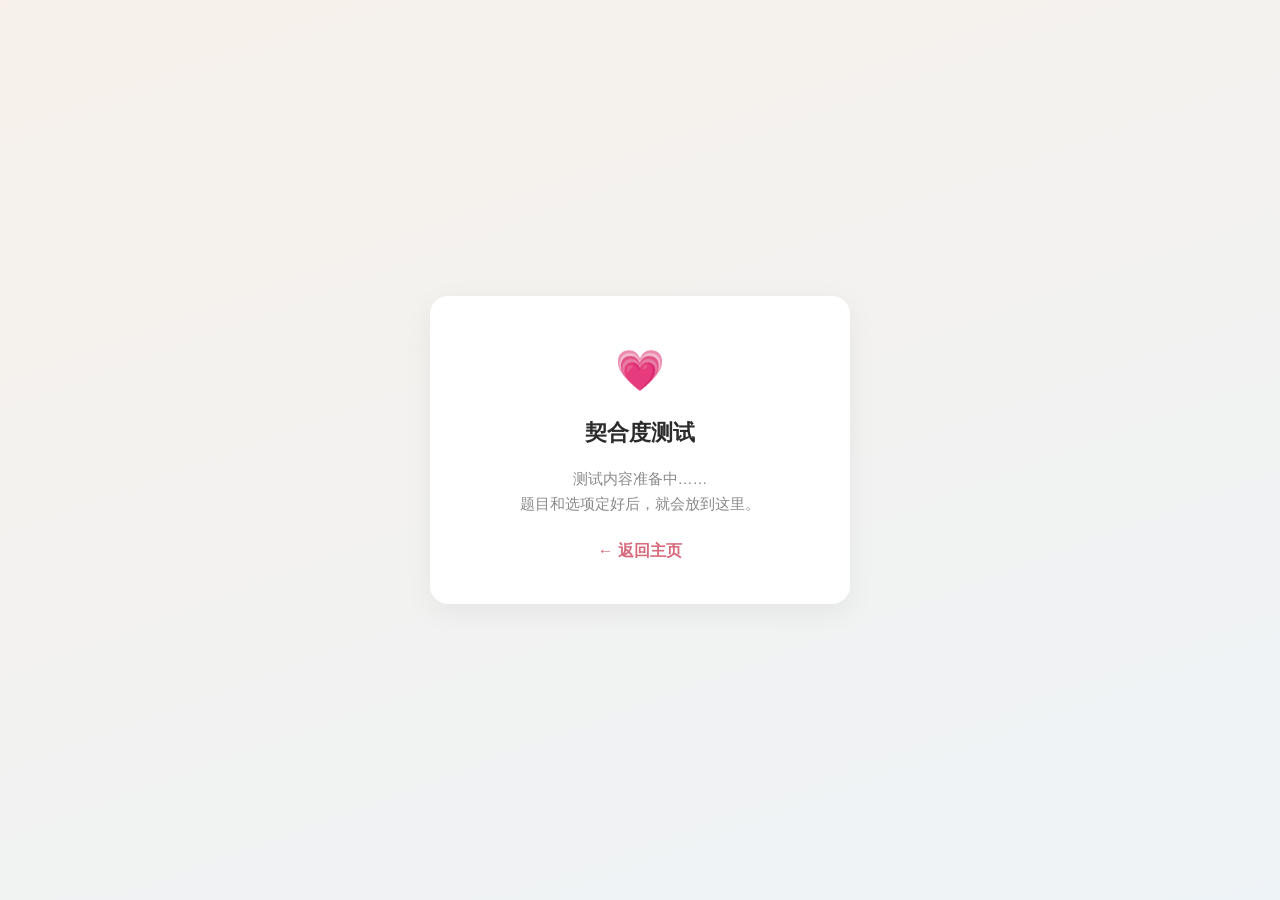
==== 契合度测试.html @ 9aff48a5 "update 契合度测试.html" ====
<!DOCTYPE html>
<html lang="zh-CN">
<head>
<meta charset="UTF-8" />
<meta name="viewport" content="width=device-width, initial-scale=1.0" />
<title>契合度测试</title>
<style>
  :root { --accent:#d66b7c; --text:#2b2b2b; --muted:#8a8a8a; }
  * { box-sizing:border-box; margin:0; padding:0; }
  body {
    font-family:-apple-system,BlinkMacSystemFont,"PingFang SC","Microsoft YaHei",sans-serif;
    color:var(--text); background:linear-gradient(160deg,#f7f1ea,#eef3f7);
    min-height:100vh; display:flex; align-items:center; justify-content:center;
    padding:24px; line-height:1.7;
  }
  .card { background:#fff; border-radius:18px; box-shadow:0 8px 30px rgba(0,0,0,.06); padding:40px 32px; max-width:420px; width:100%; text-align:center; }
  .emoji { font-size:40px; margin-bottom:10px; }
  h1 { font-size:22px; margin-bottom:14px; }
  p { color:var(--muted); font-size:15px; }
  a { display:inline-block; margin-top:20px; color:var(--accent); text-decoration:none; font-weight:600; }
</style>
</head>
<body>
<div class="card">
  <div class="emoji">💗</div>
  <h1>契合度测试</h1>
  <p>测试内容准备中……<br>题目和选项定好后，就会放到这里。</p>
  <a href="index.html">← 返回主页</a>
</div>
</body>
</html>
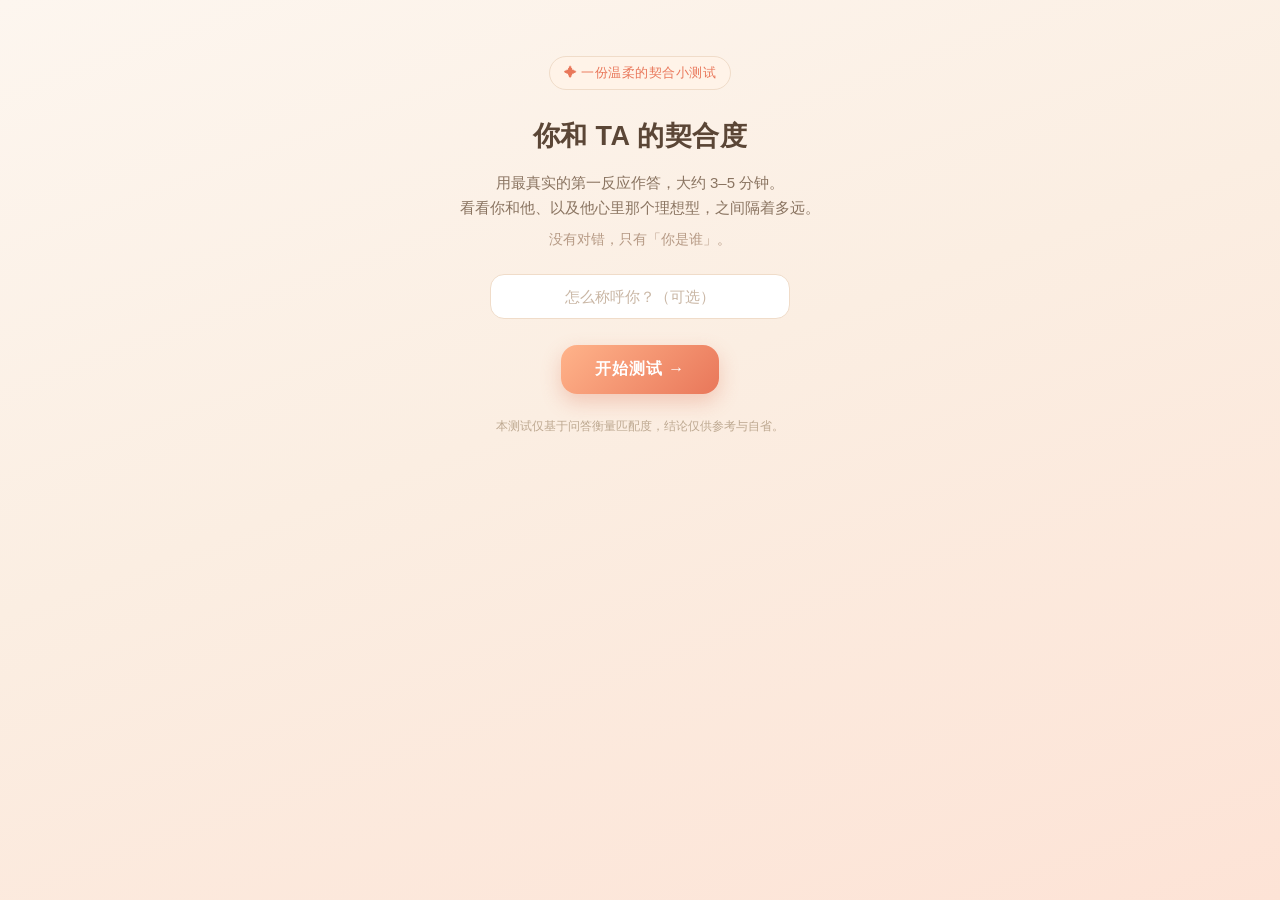
==== commit c6b54303: "update 契合度测试.html" ====
--- a/契合度测试.html
+++ b/契合度测试.html
@@ -1,31 +1,420 @@
 <!DOCTYPE html>
 <html lang="zh-CN">
 <head>
-<meta charset="UTF-8" />
-<meta name="viewport" content="width=device-width, initial-scale=1.0" />
-<title>契合度测试</title>
+<meta charset="UTF-8">
+<meta name="viewport" content="width=device-width, initial-scale=1.0">
+<title>你和TA的契合小测试</title>
 <style>
-  :root { --accent:#d66b7c; --text:#2b2b2b; --muted:#8a8a8a; }
-  * { box-sizing:border-box; margin:0; padding:0; }
-  body {
-    font-family:-apple-system,BlinkMacSystemFont,"PingFang SC","Microsoft YaHei",sans-serif;
-    color:var(--text); background:linear-gradient(160deg,#f7f1ea,#eef3f7);
-    min-height:100vh; display:flex; align-items:center; justify-content:center;
-    padding:24px; line-height:1.7;
+  :root{
+    --cream:#fdf6ef; --cream2:#fbeee2; --card:#fffaf5;
+    --peach:#ffb38a; --peach-d:#f08a5d; --coral:#e9775a;
+    --rose:#f3a6a0; --ink:#5b4636; --ink2:#8a7461; --line:#f0dcc9;
+    --good:#7fb685; --mid:#e9b872; --low:#e08b7d;
+    --shadow:0 10px 30px rgba(176,118,80,.14);
   }
-  .card { background:#fff; border-radius:18px; box-shadow:0 8px 30px rgba(0,0,0,.06); padding:40px 32px; max-width:420px; width:100%; text-align:center; }
-  .emoji { font-size:40px; margin-bottom:10px; }
-  h1 { font-size:22px; margin-bottom:14px; }
-  p { color:var(--muted); font-size:15px; }
-  a { display:inline-block; margin-top:20px; color:var(--accent); text-decoration:none; font-weight:600; }
+  *{box-sizing:border-box;-webkit-tap-highlight-color:transparent}
+  html,body{margin:0;padding:0}
+  body{
+    font-family:-apple-system,BlinkMacSystemFont,"PingFang SC","Hiragino Sans GB","Microsoft YaHei",sans-serif;
+    background:linear-gradient(160deg,#fdf6ef 0%,#fbeee2 45%,#fde3d6 100%);
+    color:var(--ink);min-height:100vh;line-height:1.7;
+  }
+  .app{max-width:560px;margin:0 auto;padding:26px 18px 60px;}
+  .hidden{display:none!important}
+
+  /* 开场 */
+  .hero{text-align:center;padding:30px 6px 8px;}
+  .hero .badge{display:inline-block;background:#fff3e8;border:1px solid var(--line);
+    color:var(--coral);font-size:13px;padding:5px 14px;border-radius:999px;margin-bottom:18px;letter-spacing:.5px}
+  .hero h1{font-size:27px;margin:6px 0 10px;color:var(--ink);font-weight:800;letter-spacing:.5px}
+  .hero p{color:var(--ink2);font-size:15px;margin:8px auto;max-width:420px}
+  .nameIn{margin:22px auto 6px;max-width:300px}
+  .nameIn input{width:100%;padding:13px 16px;border:1.5px solid var(--line);border-radius:14px;
+    background:#fff;font-size:15px;color:var(--ink);text-align:center;outline:none;transition:.2s}
+  .nameIn input:focus{border-color:var(--peach);box-shadow:0 0 0 4px #ffe6d4}
+  .nameIn input::placeholder{color:#c9b6a4}
+
+  .btn{display:inline-block;border:none;cursor:pointer;font-family:inherit;
+    background:linear-gradient(135deg,var(--peach),var(--coral));color:#fff;
+    font-size:16px;font-weight:700;padding:14px 34px;border-radius:16px;
+    box-shadow:0 8px 20px rgba(224,119,90,.32);transition:.18s;letter-spacing:1px}
+  .btn:active{transform:translateY(2px) scale(.99)}
+  .btn.ghost{background:#fff;color:var(--coral);border:1.5px solid var(--line);box-shadow:none}
+  .center{text-align:center;margin-top:26px}
+
+  /* 进度 */
+  .prog{display:flex;align-items:center;gap:10px;margin:6px 2px 16px}
+  .prog .bar{flex:1;height:9px;background:#f3e2d2;border-radius:999px;overflow:hidden}
+  .prog .bar i{display:block;height:100%;width:0;border-radius:999px;
+    background:linear-gradient(90deg,var(--peach),var(--coral));transition:width .35s ease}
+  .prog .num{font-size:13px;color:var(--ink2);white-space:nowrap}
+
+  .qcard{background:var(--card);border:1px solid var(--line);border-radius:22px;
+    padding:24px 22px 22px;box-shadow:var(--shadow);animation:fade .35s ease}
+  @keyframes fade{from{opacity:0;transform:translateY(8px)}to{opacity:1;transform:none}}
+  .qdim{font-size:12.5px;color:var(--coral);font-weight:700;letter-spacing:1px;margin-bottom:8px}
+  .qtext{font-size:19px;font-weight:700;color:var(--ink);margin:0 0 4px;line-height:1.55}
+  .qhint{font-size:13.5px;color:var(--ink2);margin:4px 0 18px}
+  .opt{display:block;width:100%;text-align:left;background:#fff;border:1.5px solid var(--line);
+    border-radius:15px;padding:14px 16px;margin:10px 0;font-size:15px;color:var(--ink);
+    cursor:pointer;transition:.15s;font-family:inherit;line-height:1.45}
+  .opt:hover{border-color:var(--peach);background:#fff7f0;transform:translateX(2px)}
+  .opt:active{transform:scale(.99)}
+  .opt .lead{display:inline-block;width:22px;height:22px;line-height:22px;text-align:center;
+    border-radius:50%;background:var(--cream2);color:var(--coral);font-size:12px;font-weight:700;margin-right:10px;flex:none}
+  .optrow{display:flex;align-items:flex-start}
+  .qnav{display:flex;justify-content:space-between;margin-top:14px}
+  .back{background:none;border:none;color:var(--ink2);font-size:14px;cursor:pointer;padding:8px 4px;font-family:inherit}
+  .scaleWrap{display:flex;gap:8px;margin-top:6px}
+  .scaleWrap .s{flex:1;text-align:center;background:#fff;border:1.5px solid var(--line);
+    border-radius:13px;padding:14px 4px;cursor:pointer;font-size:14px;color:var(--ink2);transition:.15s;font-family:inherit}
+  .scaleWrap .s b{display:block;font-size:18px;color:var(--coral);margin-bottom:3px}
+  .scaleWrap .s:hover{border-color:var(--peach);background:#fff7f0}
+
+  /* 结果 */
+  .rbadge{text-align:center;margin:6px 0 18px}
+  .rtitle{font-size:24px;font-weight:800;color:var(--ink);margin:2px 0}
+  .rsub{font-size:14px;color:var(--ink2);margin:6px auto;max-width:430px}
+  .scoreRow{display:flex;gap:14px;margin:18px 0}
+  .scoreBox{flex:1;background:var(--card);border:1px solid var(--line);border-radius:20px;
+    padding:18px 10px;text-align:center;box-shadow:var(--shadow)}
+  .scoreBox .lab{font-size:13px;color:var(--ink2);margin-bottom:6px}
+  .scoreBox .big{font-size:40px;font-weight:800;line-height:1;
+    background:linear-gradient(135deg,var(--peach-d),var(--coral));-webkit-background-clip:text;background-clip:text;color:transparent}
+  .scoreBox .unit{font-size:16px;font-weight:700;color:var(--coral)}
+  .scoreBox.ideal .big{background:linear-gradient(135deg,#e9a06b,#d98c6a);-webkit-background-clip:text;background-clip:text;color:transparent}
+  .scoreBox .tip{font-size:12px;color:var(--ink2);margin-top:6px}
+
+  .dim{background:var(--card);border:1px solid var(--line);border-radius:18px;padding:16px 18px;margin:12px 0;box-shadow:var(--shadow)}
+  .dim .dh{display:flex;justify-content:space-between;align-items:baseline;margin-bottom:4px}
+  .dim .dh .nm{font-size:16px;font-weight:800;color:var(--ink)}
+  .dim .dh .gap{font-size:12.5px;color:var(--ink2)}
+  .track{height:11px;background:#f3e2d2;border-radius:999px;overflow:hidden;margin:7px 0 3px;position:relative}
+  .track i{display:block;height:100%;border-radius:999px;transition:width .6s ease}
+  .track.fit i{background:linear-gradient(90deg,var(--peach),var(--coral))}
+  .track.ideal{height:8px;background:#f3e2d2}
+  .track.ideal i{background:linear-gradient(90deg,#e7a877,#cf8a68)}
+  .tlab{display:flex;justify-content:space-between;font-size:11.5px;color:var(--ink2);margin-top:2px}
+  .dnote{font-size:13px;color:var(--ink2);margin:9px 0 0;line-height:1.55}
+  .tier{display:inline-block;font-size:11.5px;font-weight:700;padding:2px 9px;border-radius:999px;margin-left:8px;vertical-align:middle}
+  .tier.hi{background:#e6f3e8;color:#5a9163}
+  .tier.mid{background:#fbf0d9;color:#b6863a}
+  .tier.lo{background:#fbe3df;color:#c0685a}
+
+  .concl{background:linear-gradient(135deg,#fff6ee,#fde9dd);border:1px solid var(--line);
+    border-radius:20px;padding:20px 20px;margin:18px 0;box-shadow:var(--shadow)}
+  .concl h3{margin:0 0 10px;font-size:17px;color:var(--coral)}
+  .concl p{font-size:14.5px;margin:8px 0;color:var(--ink)}
+  .concl .hl{color:var(--coral);font-weight:700}
+
+  .foot{text-align:center;color:#c4ad99;font-size:12px;margin-top:30px;line-height:1.6}
+  .tags{display:flex;flex-wrap:wrap;gap:7px;justify-content:center;margin:14px 0}
+  .tags span{background:#fff3e8;border:1px solid var(--line);color:var(--coral);font-size:12px;padding:4px 11px;border-radius:999px}
 </style>
 </head>
 <body>
-<div class="card">
-  <div class="emoji">💗</div>
-  <h1>契合度测试</h1>
-  <p>测试内容准备中……<br>题目和选项定好后，就会放到这里。</p>
-  <a href="index.html">← 返回主页</a>
+<div class="app">
+
+  <!-- 开场 -->
+  <section id="intro" class="hero">
+    <span class="badge">✦ 一份温柔的契合小测试</span>
+    <h1>你和 TA 的契合度</h1>
+    <p>用最真实的第一反应作答，大约 3–5 分钟。<br>看看你和他、以及他心里那个理想型，之间隔着多远。</p>
+    <p style="font-size:13.5px;color:#b69a85">没有对错，只有「你是谁」。</p>
+    <div class="nameIn">
+      <input id="nameField" type="text" placeholder="怎么称呼你？（可选）" maxlength="12">
+    </div>
+    <div class="center">
+      <button class="btn" onclick="startTest()">开始测试 →</button>
+    </div>
+    <p style="font-size:12px;color:#bda890;margin-top:22px">本测试仅基于问答衡量匹配度，结论仅供参考与自省。</p>
+  </section>
+
+  <!-- 答题 -->
+  <section id="quiz" class="hidden">
+    <div class="prog">
+      <div class="bar"><i id="progBar"></i></div>
+      <div class="num" id="progNum">1 / 30</div>
+    </div>
+    <div class="qcard" id="qcard"></div>
+    <div class="qnav">
+      <button class="back" onclick="goBack()">← 上一题</button>
+      <span style="font-size:12.5px;color:#bda890;align-self:center" id="qcount"></span>
+    </div>
+  </section>
+
+  <!-- 结果 -->
+  <section id="result" class="hidden">
+    <div class="rbadge">
+      <div class="rtitle" id="rTitle">你们的契合画像</div>
+      <div class="rsub" id="rSub"></div>
+    </div>
+
+    <div class="scoreRow">
+      <div class="scoreBox">
+        <div class="lab">与他的契合度</div>
+        <div><span class="big" id="sFit">0</span><span class="unit">分</span></div>
+        <div class="tip">你和他的真实匹配</div>
+      </div>
+      <div class="scoreBox ideal">
+        <div class="lab">与理想型贴合度</div>
+        <div><span class="big" id="sIdeal">0</span><span class="unit">分</span></div>
+        <div class="tip">离他心里的她有多近</div>
+      </div>
+    </div>
+
+    <div id="dimList"></div>
+
+    <div class="concl" id="conclBox"></div>
+
+    <div class="tags" id="tagList"></div>
+
+    <div class="center">
+      <button class="btn ghost" onclick="restart()">↺ 再测一次</button>
+    </div>
+    <div class="foot">性格没有标准答案，契合度只是起点。<br>真正的距离，是两个人愿不愿意一起靠近。</div>
+  </section>
+
 </div>
+
+<script>
+/* ============ 题库：6 维度，共 28 题 ============
+   每个答案含 fit（与他的契合度 0-100）与 ideal（与理想型贴合度 0-100）
+*/
+const DIMS = {
+  logic:  {name:"逻辑与认知", note:"他最怕「笨」和纯感性，逻辑清晰是你的底牌。"},
+  emotion:{name:"情感与表达", note:"他冷面下有「抱你不说」的本能，需要你也愿意主动靠近。"},
+  indep:  {name:"独立与事业", note:"他要的是并肩的合伙人，而不是依附者。"},
+  vibe:   {name:"外形与气质", note:"大方、智性、有生命力，是他的审美开关。"},
+  values: {name:"价值观与门第", note:"门当户对、共担风险，是他安全感的来源。"},
+  spark:  {name:"同频与火花", note:"水火既济，需要你敢在他沉默时掀他的棋盘。"}
+};
+
+const Q = [
+  // ---- 逻辑与认知 ----
+  {d:"logic", t:"遇到一个复杂问题，你的第一反应通常是？", h:"凭直觉也行，选最像你的。",
+   o:[["拆解步骤、列清单逐步解决",75,80],["先找人讨论理清思路",95,90],["凭直觉先做了再说",50,55],["有点慌，等别人带",25,30],["下意识想逃避",10,15]]},
+  {d:"logic", t:"你对「纯文科」专业的态度？", h:"没有贬义，只是看你更偏哪边。",
+   o:[["尊重，但自己更偏理工/数据",85,95],["无所谓，看人",70,70],["喜欢文科，觉得感性更美",45,40],["有点排斥理科，觉得太冷",30,25],["逻辑类内容学不进去",15,15]]},
+  {d:"logic", t:"朋友遇到难题找你，你通常？", h:"",
+   o:[["帮 TA 理清逻辑、给方案",90,88],["先共情，再一起想",75,85],["陪着但不太会给建议",50,55],["不太会处理这类事",30,30]]},
+  {d:"logic", t:"你对自己「脑子转得快」有多自信？", h:"1=常跟不上，5=逻辑是我的强项。",
+   s:[["1 经常跟不上",15,20],["2",35,40],["3",55,55],["4",75,75],["5 逻辑是我的强项",92,90]]},
+  {d:"logic", t:"面对数据、表格、复盘，你的感觉？", h:"",
+   o:[["享受，觉得清晰",88,90],["还行，能看明白",70,70],["一般，需要人讲",45,45],["头大，尽量避开",25,25]]},
+
+  // ---- 情感与表达 ----
+  {d:"emotion", t:"和恋人有了矛盾，你倾向于？", h:"选你最舒服的那种。",
+   o:[["托住恋人情绪，然后沟通处理",95,95],["冷静后主动沟通",85,85],["直接说开，哪怕吵架",78,82],["等对方先开口",55,50],["回避，假装没事",15,15]]},
+  {d:"emotion", t:"你难过 / 崩溃时，最想要的是？", h:"这题很关键哦。",
+   o:[["有人默默抱住我",90,95],["有人听我倾诉",78,82],["自己一个人静静",55,58],["希望对方帮我分析",60,55],["不想被任何人看到",30,30]]},
+  {d:"emotion", t:"在关系里，你愿意主动表达爱意吗？", h:"",
+   o:[["很愿意，主动出击",88,90],["愿意，但需要一点引导",72,80],["看对方先",50,50],["不太会主动",35,35]]},
+  {d:"emotion", t:"你对「撒娇 / 示弱」的看法？", h:"",
+   o:[["是自然表达，不刻意",85,92],["偶尔会，但只在信任的人面前",80,85],["不太会，觉得别扭",55,50],["完全不会",40,38]]},
+  {d:"emotion", t:"你能接受两人各自有空间、不时刻黏着吗？", h:"1=必须黏着，5=各自精彩也很好。",
+   s:[["1 必须时刻黏着",15,18],["2",60,60],["3",78,78],["4",92,90],["5 各自精彩也很好",45,45]]},
+
+  // ---- 独立与事业 ----
+  {d:"indep", t:"你目前的工作 / 学业状态？", h:"真实就好。",
+   o:[["有稳定事业 / 目标清晰",90,92],["有工作但在迷茫期",65,65],["刚起步 / 待业中",45,45],["暂时没打算工作",25,25]]},
+  {d:"indep", t:"你对自己未来经济独立的态度？", h:"",
+   o:[["希望自己的收入能覆盖自己的需求",92,90],["顺其自然",55,55],["更希望对方承担",30,28]]},
+  {d:"indep", t:"你有自己的「野心 / 目标」吗（读博、创业、升职…）？", h:"",
+   o:[["有明确方向，且在推进",90,92],["有模糊方向",68,70],["暂时没有",45,45]]},
+  {d:"indep", t:"如果伴侣创业失败，你会？", h:"",
+   o:[["共同支撑",90,95],["默默陪伴",72,75],["有点慌但接受",55,55],["接受不了",25,25]]},
+  {d:"indep", t:"你做重大决定时，有多依赖别人？", h:"1=很依赖，5=完全自己做主。",
+   s:[["1 非常依赖他人",15,18],["2",35,38],["3",55,55],["4",75,75],["5 高度独立",92,90]]},
+
+  // ---- 外形与气质 ----
+  {d:"vibe", t:"你对自己外形的态度？", h:"没有标准，只有你的感受。",
+   o:[["自信大方，常打理",85,90],["还算满意，偶尔收拾",70,72],["一般，不太在意",50,50],["有点自卑",35,35]]},
+  {d:"vibe", t:"你保持运动 / 健身的习惯？", h:"",
+   o:[["常年健身，很自律",82,90],["偶尔运动",62,65],["几乎不运动",40,42]]},
+  {d:"vibe", t:"你觉得自己说话的方式？", h:"",
+   o:[["冷静的 leader",65,65],["我就正常说，没注意过",88,92],["谁还不是个甜妹了",65,65],["其实我不喜欢在人前多言",40,40]]},
+  {d:"vibe", t:"别人对你的整体气质评价常是？", h:"",
+   o:[["主心骨",88,92],["温和踏实",70,65],["安静内敛",55,52],["小鸟依人",45,40]]},
+
+  // ---- 价值观与门第 ----
+  {d:"values", t:"对「门当户对 / 家境相当」你怎么看？", h:"",
+   o:[["认可，背景和三观都重要",85,88],["无所谓，看人",65,65],["觉得不重要",45,45]]},
+  {d:"values", t:"关于买房 / 大额支出，你倾向？", h:"",
+   o:[["共同出资，写两人名字",90,95],["主要我出",75,78],["主要对方出",40,35],["没考虑过",45,45]]},
+  {d:"values", t:"你最看重的伴侣特质是？", h:"",
+   o:[["有想法、能并肩成长",92,92],["情绪稳定、靠谱",82,78],["对我好就行",55,50],["条件好 / 有钱",50,48]]},
+  {d:"values", t:"对「一起攒钱 / 做理财规划」的态度？", h:"",
+   o:[["喜欢，会一起做预算",85,90],["还行，听对方的",62,65],["不太管钱",40,40]]},
+  {d:"values", t:"你更看重两个人之间哪种「同频」？", h:"不用刻意，凭直觉选最像你的。",
+   o:[["聊得来，想法能接住彼此",88,92],["舒服就好，不必都懂",65,65],["各自圈子，互不干涉",45,45]]},
+
+  // ---- 同频与火花 ----
+  {d:"spark", t:"你更喜欢哪种约会？", h:"",
+   o:[["行业沙龙 / 展览 / 深度聊",85,90],["旅行 / 美食探索",70,68],["一起在家里各干各的事情",78,80],["热闹聚会蹦迪",35,38]]},
+  {d:"spark", t:"你怎么看两个人交流观点、偶尔较真？", h:"",
+   o:[["喜欢交流观点，但较真要适度，不爱吵架",90,88],["能聊观点，但不爱争输赢",72,72],["超爱辩论，吵赢了才有感觉",48,52],["不太喜欢争，各说各的就好",55,55]]},
+  {d:"spark", t:"你是「对外强势、对内柔软」的类型吗？", h:"",
+   o:[["是的，外面能扛事",85,95],["部分符合",68,70],["不太算",45,45]]},
+  {d:"spark", t:"你对「灵魂共鸣 / 同频」的看重程度？", h:"1=感觉对了就行，5=没有共鸣宁可单着。",
+   s:[["1 感觉对了就行",40,42],["2",55,55],["3",68,68],["4",82,82],["5 没有共鸣宁可单着",92,90]]}
+];
+
+/* ============ 状态 ============ */
+let idx = 0;
+let answers = new Array(Q.length).fill(null); // 存 {fit,ideal}
+let userName = "你";
+
+const $ = s=>document.querySelector(s);
+function show(id){["intro","quiz","result"].forEach(s=>$("#"+s).classList.add("hidden"));$("#"+id).classList.remove("hidden");}
+
+function startTest(){
+  const v = $("#nameField").value.trim();
+  if(v) userName = v;
+  idx = 0; answers = new Array(Q.length).fill(null);
+  show("quiz"); renderQ();
+}
+
+function renderQ(){
+  const q = Q[idx];
+  $("#progBar").style.width = (idx/Q.length*100)+"%";
+  $("#progNum").textContent = (idx+1)+" / "+Q.length;
+  $("#qcount").textContent = "第 "+(idx+1)+" 题";
+  let html = '<div class="qdim">'+DIMS[q.d].name+'</div>';
+  html += '<div class="qtext">'+q.t+'</div>';
+  if(q.h) html += '<div class="qhint">'+q.h+'</div>';
+  if(q.s){ // 1-5 评分
+    html += '<div class="scaleWrap">';
+    q.s.forEach((opt,i)=>{ html += '<div class="s" onclick="pick('+i+')"><b>'+(i+1)+'</b>'+opt[0]+'</div>'; });
+    html += '</div>';
+  }else{
+    q.o.forEach((opt,i)=>{ html += '<button class="opt" onclick="pick('+i+')"><span class="optrow"><span class="lead">'+"ABCDE"[i]+'</span><span>'+opt[0]+'</span></span></button>'; });
+  }
+  $("#qcard").innerHTML = html;
+  $("#qcard").style.animation="none"; void $("#qcard").offsetWidth; $("#qcard").style.animation="";
+}
+
+function pick(i){
+  const q = Q[idx];
+  const opt = q.s ? q.s[i] : q.o[i];
+  answers[idx] = {fit:opt[1], ideal:opt[2]};
+  if(idx < Q.length-1){ idx++; setTimeout(renderQ,120); }
+  else finish();
+}
+
+function goBack(){
+  if(idx>0){ idx--; renderQ(); }
+  else show("intro");
+}
+
+/* ============ 结果计算 ============ */
+function finish(){
+  // 每题按 [本题最低分, 本题最高分] 归一到 0-100：
+  // 每题权重完全相等（各 1/N），全选最高=100，全选最低=0
+  const norm = (q,v,k)=>{
+    const arr = q.s||q.o;
+    const vs = arr.map(o=>o[k]);
+    const mn = Math.min(...vs), mx = Math.max(...vs);
+    return mx>mn ? (v-mn)/(mx-mn)*100 : 100;
+  };
+  // 维度聚合
+  const dimFit={}, dimIdeal={}, dimN={};
+  Object.keys(DIMS).forEach(k=>{dimFit[k]=0;dimIdeal[k]=0;dimN[k]=0;});
+  let sumFit=0, sumIdeal=0, answered=0;
+  answers.forEach((a,i)=>{ if(!a) return; const d=Q[i].d;
+    const nf = norm(Q[i], a.fit, 1);
+    const ni = norm(Q[i], a.ideal, 2);
+    dimFit[d]+=nf; dimIdeal[d]+=ni; dimN[d]++;
+    sumFit+=nf; sumIdeal+=ni; answered++; });
+  Object.keys(DIMS).forEach(k=>{ if(dimN[k]){dimFit[k]=Math.round(dimFit[k]/dimN[k]); dimIdeal[k]=Math.round(dimIdeal[k]/dimN[k]);} });
+  const totalFit = Math.round(sumFit/answered);
+  const totalIdeal = Math.round(sumIdeal/answered);
+
+  show("result");
+  animateNum($("#sFit"), totalFit);
+  animateNum($("#sIdeal"), totalIdeal);
+
+  // 标题
+  let head, sub;
+  if(totalFit>=80){ head = userName+" 几乎就是他的理想同频"; sub="高契合。你踩中了他最看重的几乎每一格——逻辑、独立、还有那点敢掀棋盘的火。"; }
+  else if(totalFit>=65){ head = "合拍且可期"; sub="你们底子很好，再靠近一点火，就真的点燃了。下面几个维度可以再靠近。"; }
+  else if(totalFit>=50){ head = "有基础，可磨合"; sub="你们不是没有可能，只是有些维度需要彼此多走一步。"; }
+  else { head = "差距明显，但性格没有标准答案"; sub="这张试卷你答得不太贴他的模板——但模板之外，依然可以有真实的故事。"; }
+  $("#rTitle").textContent = head;
+  $("#rSub").textContent = sub;
+
+  // 维度卡
+  const order = ["logic","emotion","indep","vibe","values","spark"];
+  let dl = "";
+  order.forEach(k=>{
+    const f=dimFit[k], id=dimIdeal[k];
+    const gap = id - f;
+    const gapTxt = gap>=8 ? "（比理想型略低 "+gap+" 分）" : (gap<=-8 ? "（已超出理想型基准）" : "（与理想型基本持平）");
+    const tier = f>=75?'<span class="tier hi">高契合</span>':(f>=55?'<span class="tier mid">较合拍</span>':'<span class="tier lo">可磨合</span>');
+    const note = dimNote(k, f);
+    dl += '<div class="dim"><div class="dh"><span class="nm">'+DIMS[k].name+tier+'</span><span class="gap">差距分析 '+gapTxt+'</span></div>'
+        + '<div class="tlab"><span>与他的契合度</span><span>'+f+' 分</span></div>'
+        + '<div class="track fit"><i style="width:'+f+'%"></i></div>'
+        + '<div class="tlab"><span>与理想型贴合度</span><span>'+id+' 分</span></div>'
+        + '<div class="track ideal"><i style="width:'+id+'%"></i></div>'
+        + '<div class="dnote">'+note+'</div></div>';
+  });
+  $("#dimList").innerHTML = dl;
+
+  // 综合结论
+  const top = order.slice().sort((a,b)=>dimFit[b]-dimFit[a])[0];
+  const low = order.slice().sort((a,b)=>dimFit[a]-dimFit[b])[0];
+  const conclBox = $("#conclBox");
+  let c = '<h3>✦ 给你们的一封信</h3>';
+  c += '<p>'+userName+'，你在 <span class="hl">'+DIMS[top].name+'</span> 上和他最合拍——这是你们关系里最稳的那块地基。</p>';
+  if(dimFit[low] < 60){
+    c += '<p>而 <span class="hl">'+DIMS[low].name+'</span> 是你们目前最远的一段距离。'+dimNote(low,dimFit[low],true)+'</p>';
+  }else{
+    c += '<p>六个维度没有特别短的板，整体是均衡而温暖的。</p>';
+  }
+  c += '<p>他与理想型之间，从来不是「找一个下属」，而是找一个 <span class="hl">能并肩、也敢掀他棋盘的合伙人</span>。你离这张画像越近，他越容易放下那层理性的冰壳。</p>';
+  c += '<p style="color:#b69a85;font-size:13.5px">分数只是参考。真正决定距离的，是你们愿不愿意把「观察」换成「也让他看见你」。</p>';
+  conclBox.innerHTML = c;
+
+  // 标签
+  const tags=[];
+  if(totalFit>=80) tags.push("天作之合型");
+  else if(totalFit>=65) tags.push("高潜配对");
+  else if(totalFit>=50) tags.push("需要磨合");
+  else tags.push("反差吸引");
+  tags.push(DIMS[top].name+"最强");
+  if(dimFit["spark"]>=75) tags.push("同频火花足");
+  if(dimFit["indep"]>=75) tags.push("独立有底气");
+  if(dimFit["emotion"]>=75) tags.push("情感主动");
+  if(totalIdeal>=80) tags.push("贴近他的理想型");
+  $("#tagList").innerHTML = tags.map(t=>'<span>'+t+'</span>').join("");
+
+  window.scrollTo({top:0,behavior:"smooth"});
+}
+
+function dimNote(k, score, lowMode){
+  const hi = {
+    logic:["你逻辑在线，和他「拆解问题」的脑波能对上，吵架都能吵出方案感。","多展示你「理清思路」的一面，他会被「清晰」两个字击中。"],
+    emotion:["你愿意主动表达、不回避，正好接住他「抱你不说」的笨拙温柔。","试着在他沉默时先开口——他不是冷漠，是需要你的一句「你在怕什么」。"],
+    indep:["你有自己的战场和目标，这正是他想要的「并肩合伙人」。","在他面前展现你「自己能做主」的一面，独立感对他极有吸引力。"],
+    vibe:["大方、有生命力的气质，直接踩中他的审美点。","不必改变本质，偶尔的利落穿搭和自信状态会让他眼睛亮起来。"],
+    values:["门当户对、共担风险的共识，让你们的关系有扎实地基。","聊聊你对「共同规划」的看法，他安全感来自「我们一起扛」。"],
+    spark:["你能接住他的冷处理、也敢正面点火，这正是水火既济的关键。","别用回避回应他的沉默，正面一句「你到底怎么了」反而最让他心动。"]
+  };
+  const arr = hi[k];
+  if(lowMode) return arr[1];
+  return score>=70 ? arr[0] : arr[1];
+}
+
+function animateNum(el, target){
+  let cur=0; const step=Math.max(1,Math.round(target/28));
+  const t=setInterval(()=>{ cur+=step; if(cur>=target){cur=target;clearInterval(t);} el.textContent=cur; },18);
+}
+
+function restart(){
+  $("#nameField").value = userName==="你"?"":userName;
+  show("intro");
+}
+</script>
 </body>
 </html>
